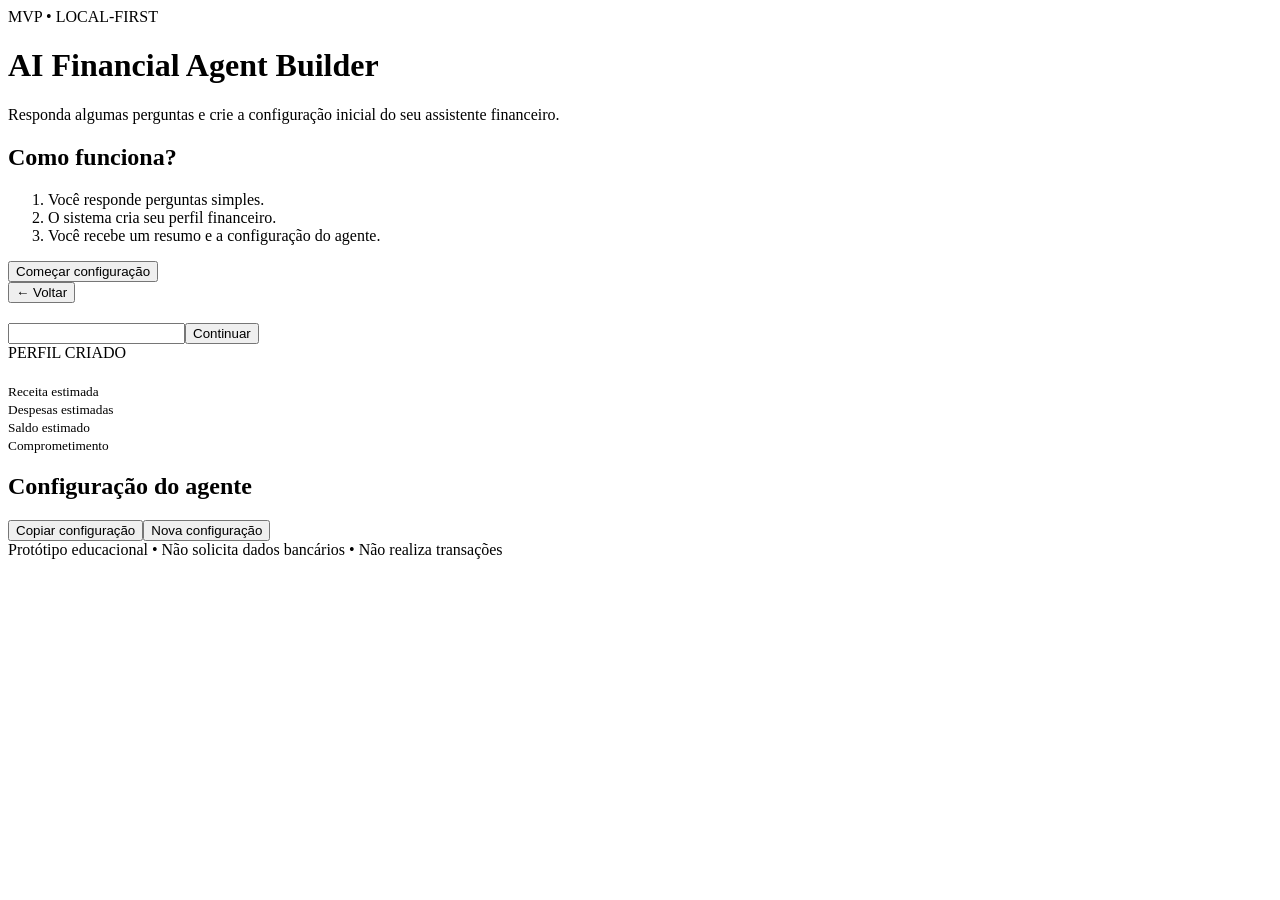
==== index.html @ 0e820ec6 "feat: add guided web onboarding MVP" ====
<!doctype html>
<html lang="pt-BR">
<head><meta charset="utf-8"><meta name="viewport" content="width=device-width,initial-scale=1">
<title>AI Financial Agent Builder</title><link rel="stylesheet" href="web/styles.css"></head>
<body><main class="app">
<header><span class="badge">MVP • LOCAL-FIRST</span><h1>AI Financial Agent Builder</h1><p>Responda algumas perguntas e crie a configuração inicial do seu assistente financeiro.</p></header>
<section id="welcome" class="panel"><h2>Como funciona?</h2><ol><li>Você responde perguntas simples.</li><li>O sistema cria seu perfil financeiro.</li><li>Você recebe um resumo e a configuração do agente.</li></ol><button id="start" class="primary">Começar configuração</button></section>
<section id="wizard" class="panel hidden"><div class="top"><button id="back" class="link">← Voltar</button><span id="progress"></span></div><h2 id="question"></h2><p id="help"></p><div id="options"></div><input id="answer" class="hidden"><button id="next" class="primary hidden">Continuar</button></section>
<section id="result" class="hidden">
<div class="panel"><span class="badge">PERFIL CRIADO</span><h2 id="nameTitle"></h2><div class="metrics"><div><small>Receita estimada</small><strong id="income"></strong></div><div><small>Despesas estimadas</small><strong id="expenses"></strong></div><div><small>Saldo estimado</small><strong id="balance"></strong></div><div><small>Comprometimento</small><strong id="commitment"></strong></div></div></div>
<div class="panel"><h2>Configuração do agente</h2><pre id="config"></pre><button id="copy" class="secondary">Copiar configuração</button><button id="restart" class="primary">Nova configuração</button></div>
</section>
<footer>Protótipo educacional • Não solicita dados bancários • Não realiza transações</footer>
</main><script src="web/app.js"></script></body></html>
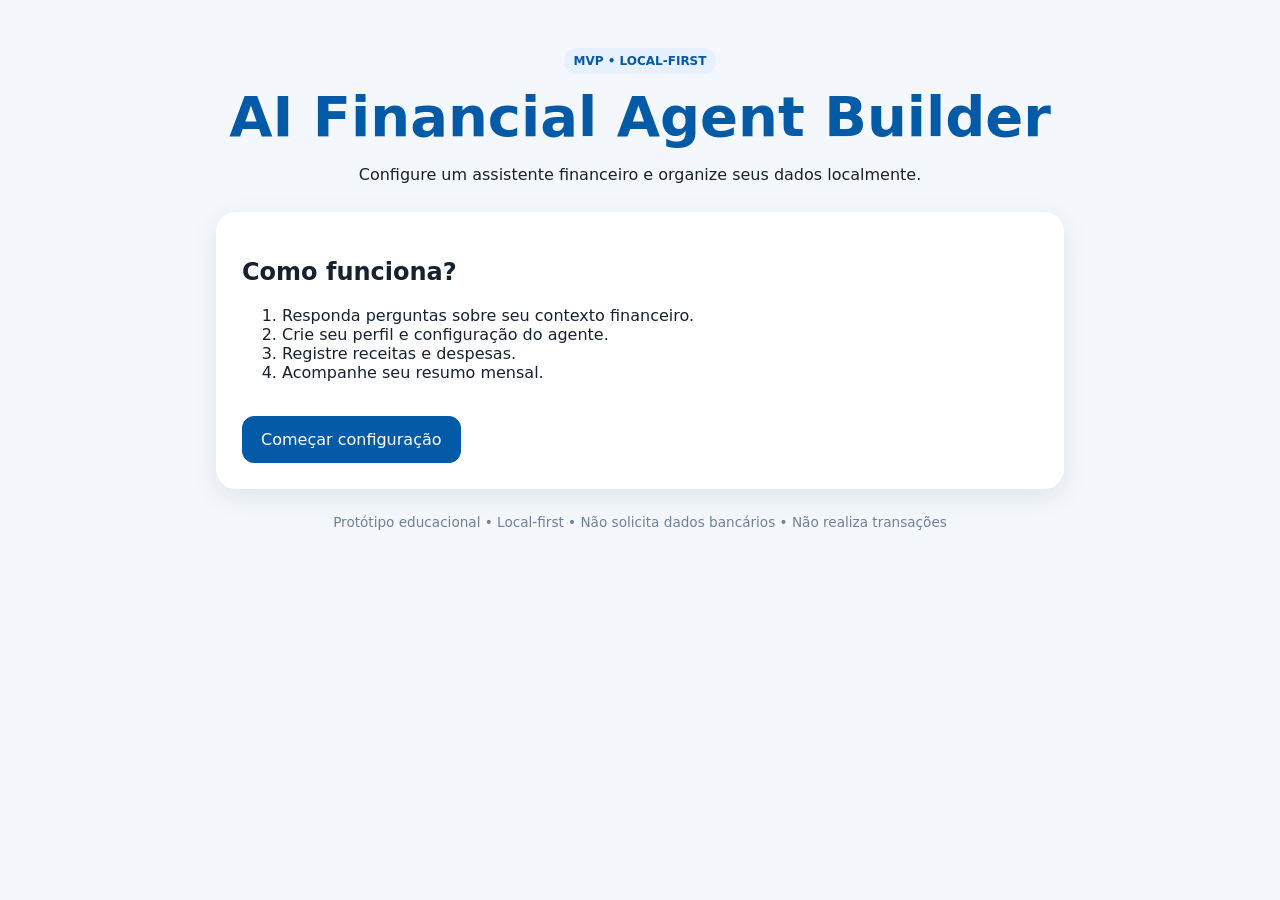
==== commit d1a69abd: "feat: add transaction registration and real monthly summary UI" ====
--- a/index.html
+++ b/index.html
@@ -1,14 +1,9 @@
-<!doctype html>
-<html lang="pt-BR">
-<head><meta charset="utf-8"><meta name="viewport" content="width=device-width,initial-scale=1">
-<title>AI Financial Agent Builder</title><link rel="stylesheet" href="web/styles.css"></head>
-<body><main class="app">
-<header><span class="badge">MVP • LOCAL-FIRST</span><h1>AI Financial Agent Builder</h1><p>Responda algumas perguntas e crie a configuração inicial do seu assistente financeiro.</p></header>
-<section id="welcome" class="panel"><h2>Como funciona?</h2><ol><li>Você responde perguntas simples.</li><li>O sistema cria seu perfil financeiro.</li><li>Você recebe um resumo e a configuração do agente.</li></ol><button id="start" class="primary">Começar configuração</button></section>
+<!doctype html><html lang="pt-BR"><head><meta charset="utf-8"><meta name="viewport" content="width=device-width,initial-scale=1"><title>AI Financial Agent Builder</title><link rel="stylesheet" href="web/styles.css"></head><body><main class="app">
+<header><span class="badge">MVP • LOCAL-FIRST</span><h1>AI Financial Agent Builder</h1><p>Configure um assistente financeiro e organize seus dados localmente.</p></header>
+<section id="welcome" class="panel"><h2>Como funciona?</h2><ol><li>Responda perguntas sobre seu contexto financeiro.</li><li>Crie seu perfil e configuração do agente.</li><li>Registre receitas e despesas.</li><li>Acompanhe seu resumo mensal.</li></ol><button id="start" class="primary">Começar configuração</button></section>
 <section id="wizard" class="panel hidden"><div class="top"><button id="back" class="link">← Voltar</button><span id="progress"></span></div><h2 id="question"></h2><p id="help"></p><div id="options"></div><input id="answer" class="hidden"><button id="next" class="primary hidden">Continuar</button></section>
-<section id="result" class="hidden">
-<div class="panel"><span class="badge">PERFIL CRIADO</span><h2 id="nameTitle"></h2><div class="metrics"><div><small>Receita estimada</small><strong id="income"></strong></div><div><small>Despesas estimadas</small><strong id="expenses"></strong></div><div><small>Saldo estimado</small><strong id="balance"></strong></div><div><small>Comprometimento</small><strong id="commitment"></strong></div></div></div>
-<div class="panel"><h2>Configuração do agente</h2><pre id="config"></pre><button id="copy" class="secondary">Copiar configuração</button><button id="restart" class="primary">Nova configuração</button></div>
-</section>
-<footer>Protótipo educacional • Não solicita dados bancários • Não realiza transações</footer>
-</main><script src="web/app.js"></script></body></html>+<section id="result" class="hidden"><div class="panel"><span class="badge">PERFIL CRIADO</span><h2 id="nameTitle"></h2><div class="metrics"><div><small>Receita estimada</small><strong id="income"></strong></div><div><small>Despesas estimadas</small><strong id="expenses"></strong></div><div><small>Saldo estimado</small><strong id="balance"></strong></div><div><small>Comprometimento</small><strong id="commitment"></strong></div></div></div>
+<div class="panel"><h2>Registrar movimentação</h2><div class="form-grid"><input id="transactionDescription" placeholder="Descrição. Ex.: Supermercado"><input id="transactionAmount" type="number" min="0.01" step="0.01" placeholder="Valor"><select id="transactionType"><option value="expense">Despesa</option><option value="income">Receita</option></select><input id="transactionCategory" placeholder="Categoria. Ex.: Alimentação"></div><button id="saveTransaction" class="primary">Salvar movimentação</button><p id="transactionMessage"></p></div>
+<div class="panel"><h2>Resumo mensal real</h2><div class="metrics"><div><small>Receitas registradas</small><strong id="realIncome">—</strong></div><div><small>Despesas registradas</small><strong id="realExpenses">—</strong></div><div><small>Saldo registrado</small><strong id="realBalance">—</strong></div></div><button id="refreshSummary" class="secondary">Atualizar resumo</button></div>
+<div class="panel"><h2>Configuração do agente</h2><pre id="config"></pre><button id="copy" class="secondary">Copiar configuração</button><button id="restart" class="primary">Nova configuração</button></div></section>
+<footer>Protótipo educacional • Local-first • Não solicita dados bancários • Não realiza transações</footer></main><script src="web/app.js"></script></body></html>
--- a/web/styles.css
+++ b/web/styles.css
@@ -0,0 +1 @@
+:root{font-family:Inter,system-ui,-apple-system,BlinkMacSystemFont,"Segoe UI",sans-serif;background:#f4f7fb;color:#18212f}*{box-sizing:border-box}body{margin:0}.app{max-width:880px;margin:auto;padding:28px 16px 50px}header{text-align:center;margin:20px 0 28px}h1{font-size:clamp(2rem,7vw,3.5rem);margin:10px 0;color:#035aa6}.panel{background:#fff;border-radius:20px;padding:26px;margin:16px 0;box-shadow:0 8px 28px rgba(25,50,80,.09)}.badge{display:inline-block;padding:6px 10px;border-radius:999px;background:#e8f1ff;color:#035aa6;font-size:.75rem;font-weight:800}.primary,.secondary,.link,.option{font:inherit;border-radius:12px;cursor:pointer}.primary{background:#035aa6;color:#fff;border:1px solid #035aa6;padding:13px 18px;margin-top:18px}.secondary{background:#fff;color:#035aa6;border:1px solid #ccd8e8;padding:13px 18px;margin:18px 8px 0 0}.link{border:0;background:none;color:#035aa6;padding:0}.hidden{display:none!important}.top{display:flex;justify-content:space-between;color:#637083}.option{display:block;width:100%;text-align:left;background:#fff;border:1px solid #d8e0ea;padding:15px;margin:10px 0}.option:hover{border-color:#035aa6;background:#f0f6ff}input{width:100%;font:inherit;padding:14px;border:1px solid #ccd7e4;border-radius:12px}.metrics{display:grid;grid-template-columns:repeat(auto-fit,minmax(170px,1fr));gap:12px;margin-top:18px}.metrics div{padding:16px;background:#f5f8fc;border-radius:14px}.metrics small{display:block;color:#627083;margin-bottom:6px}.metrics strong{font-size:1.2rem}pre{white-space:pre-wrap;background:#f4f7fb;padding:16px;border-radius:12px;overflow:auto}footer{text-align:center;color:#718096;font-size:.85rem;margin-top:25px}
